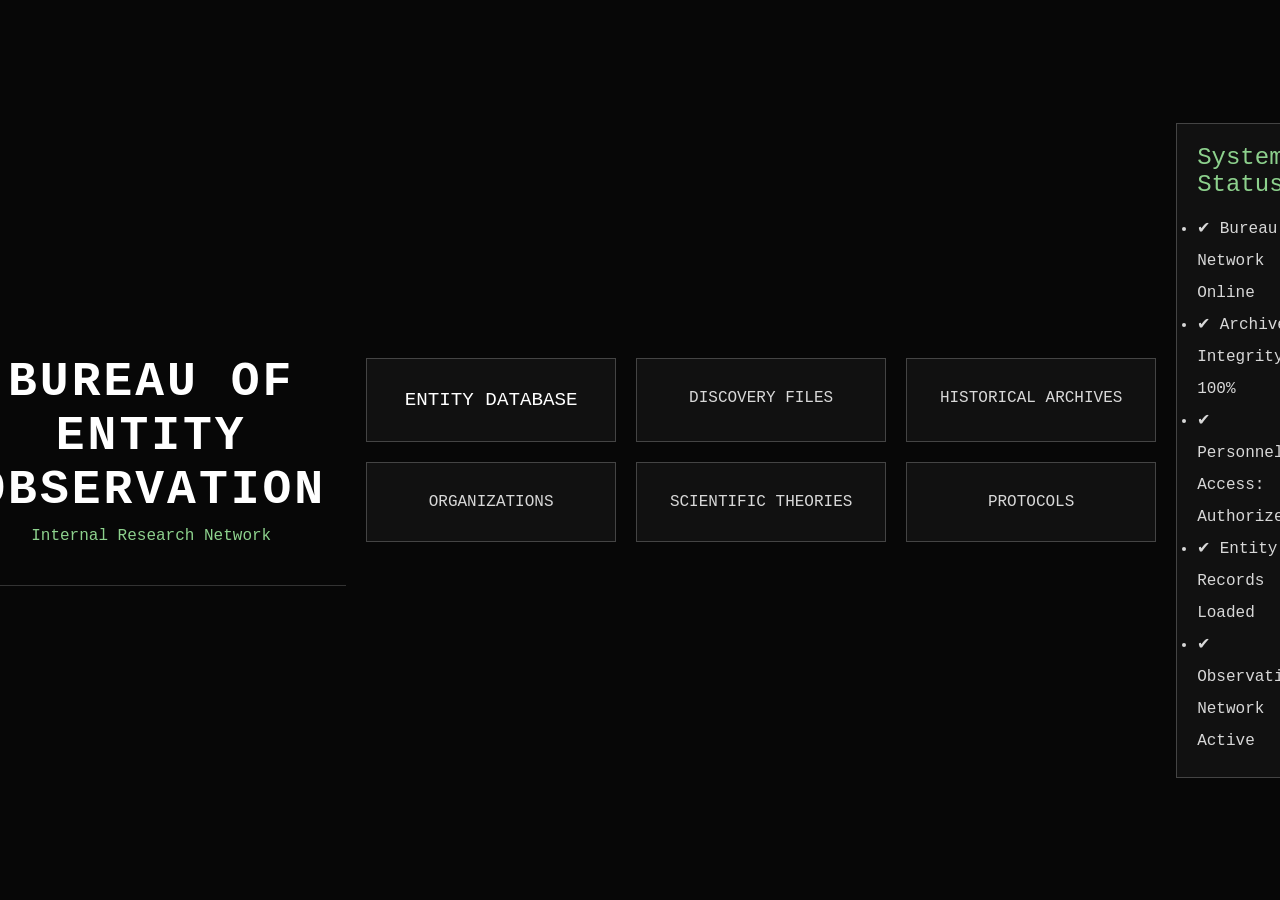
==== archive.html @ a1ca292d "Create archive.html" ====
<!DOCTYPE html>
<html lang="en">
<head>
    <meta charset="UTF-8">
    <meta name="viewport" content="width=device-width, initial-scale=1.0">
    <title>Bureau Dashboard</title>

    <link rel="stylesheet" href="css/style.css">

    <style>

        body{
            background:#070707;
            font-family:Courier New, monospace;
            color:#d8d8d8;
            margin:0;
        }

        .header{
            text-align:center;
            padding:40px 20px;
            border-bottom:1px solid #333;
        }

        .header h1{
            color:white;
            margin-bottom:10px;
            letter-spacing:3px;
        }

        .header p{
            color:#8dd18d;
        }

        .dashboard{

            max-width:900px;
            margin:40px auto;
            display:grid;
            grid-template-columns:repeat(auto-fit,minmax(250px,1fr));
            gap:20px;
            padding:20px;

        }

        .card{

            background:#111;
            border:1px solid #444;
            padding:30px;
            text-align:center;
            transition:.3s;

        }

        .card:hover{

            border-color:#8dd18d;
            box-shadow:0 0 15px rgba(141,209,141,.2);

        }

        .card a{

            text-decoration:none;
            color:white;
            font-size:1.2rem;
            display:block;

        }

        .status{

            max-width:900px;
            margin:40px auto;
            border:1px solid #444;
            padding:20px;
            background:#111;

        }

        .status h2{

            color:#8dd18d;
            margin-bottom:15px;

        }

        ul{

            line-height:2;

        }

    </style>

</head>

<body>

<div class="header">

<h1>BUREAU OF ENTITY OBSERVATION</h1>

<p>Internal Research Network</p>

</div>

<div class="dashboard">

<div class="card">
<a href="entities.html">
ENTITY DATABASE
</a>
</div>

<div class="card">
DISCOVERY FILES
</div>

<div class="card">
HISTORICAL ARCHIVES
</div>

<div class="card">
ORGANIZATIONS
</div>

<div class="card">
SCIENTIFIC THEORIES
</div>

<div class="card">
PROTOCOLS
</div>

</div>

<div class="status">

<h2>System Status</h2>

<ul>

<li>✔ Bureau Network Online</li>

<li>✔ Archive Integrity: 100%</li>

<li>✔ Personnel Access: Authorized</li>

<li>✔ Entity Records Loaded</li>

<li>✔ Observation Network Active</li>

</ul>

</div>

</body>
</html>
---- css/style.css ----
*{
    margin:0;
    padding:0;
    box-sizing:border-box;
}

body{
    background:#070707;
    color:#d8d8d8;
    font-family:Courier New, monospace;
    min-height:100vh;
    display:flex;
    justify-content:center;
    align-items:center;
    overflow:hidden;
}

.background{
    position:fixed;
    width:100%;
    height:100%;
    background:
    linear-gradient(rgba(0,0,0,.85),rgba(0,0,0,.92)),
    repeating-linear-gradient(
        0deg,
        rgba(255,255,255,.02) 0px,
        rgba(255,255,255,.02) 2px,
        transparent 2px,
        transparent 4px
    );
    animation:flicker 6s infinite;
}

.container{
    width:100%;
    display:flex;
    justify-content:center;
    padding:20px;
}

.terminal{
    position:relative;
    z-index:2;
    max-width:700px;
    width:100%;
    text-align:center;
    border:1px solid #3f3f3f;
    background:#111;
    padding:50px 30px;
    box-shadow:0 0 25px rgba(255,255,255,.08);
}

.classified{
    display:inline-block;
    border:1px solid #888;
    color:#ff4d4d;
    padding:8px 14px;
    margin-bottom:35px;
    letter-spacing:2px;
    font-size:.8rem;
}

h1{
    font-size:3rem;
    color:white;
    margin-bottom:10px;
    letter-spacing:3px;
}

h2{
    color:#b5b5b5;
    font-weight:normal;
    margin-bottom:30px;
}

.subtitle{
    color:#8dd18d;
    font-size:1.1rem;
    margin-bottom:40px;
}

.warning{
    border:1px solid #555;
    padding:20px;
    margin-bottom:40px;
    line-height:1.8;
    color:#cccccc;
}

.enter-button{
    display:inline-block;
    padding:16px 36px;
    border:1px solid #8dd18d;
    color:#8dd18d;
    text-decoration:none;
    transition:.3s;
    letter-spacing:2px;
}

.enter-button:hover{
    background:#8dd18d;
    color:black;
}

@keyframes flicker{

0%{opacity:.95;}

50%{opacity:1;}

100%{opacity:.95;}

}

@media(max-width:700px){

h1{
font-size:2rem;
}

.terminal{
padding:35px 20px;
}

.enter-button{
width:100%;
}

}
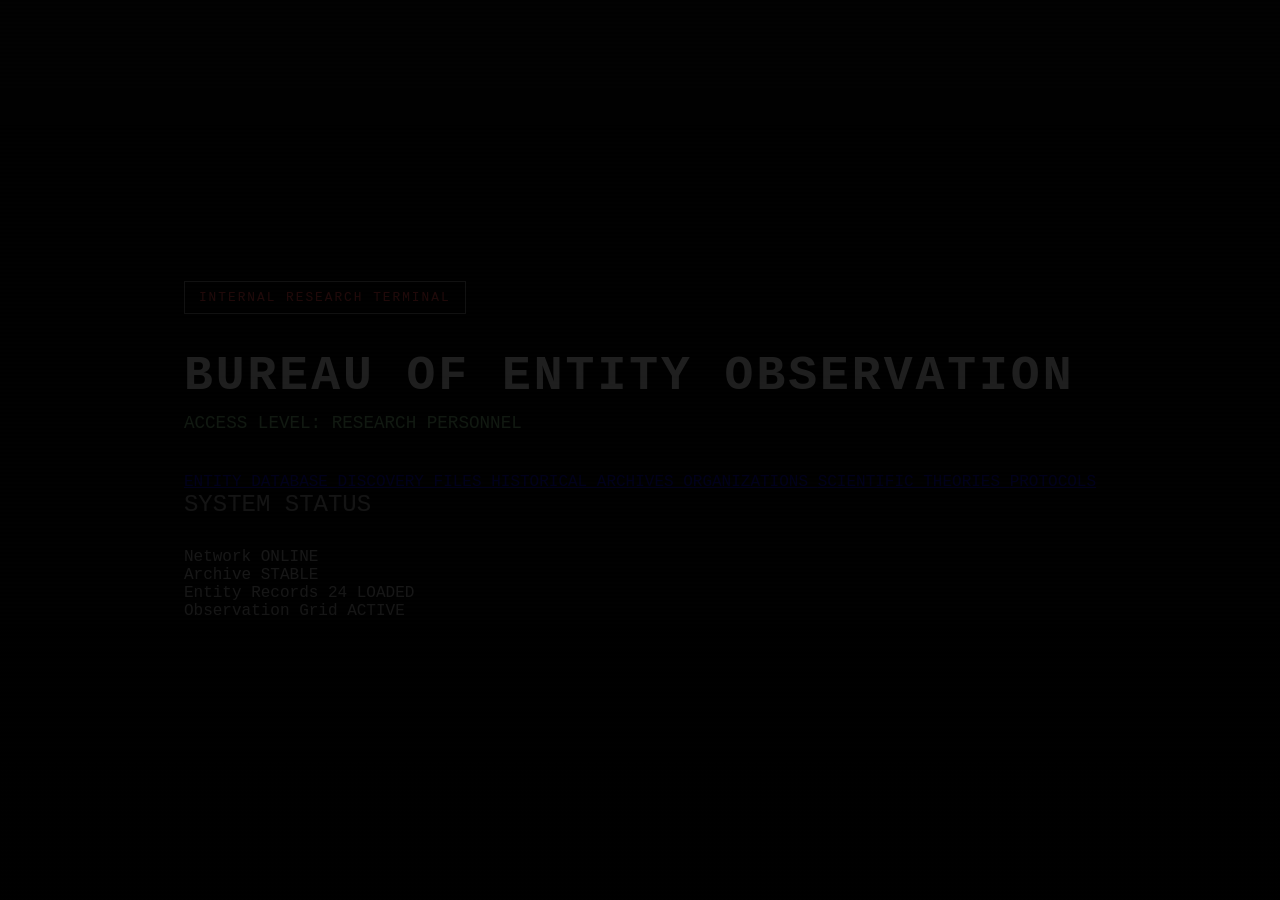
==== commit f79b50ed: "Update archive.html" ====
--- a/archive.html
+++ b/archive.html
@@ -1,158 +1,88 @@
 <!DOCTYPE html>
 <html lang="en">
 <head>
-    <meta charset="UTF-8">
-    <meta name="viewport" content="width=device-width, initial-scale=1.0">
-    <title>Bureau Dashboard</title>
+<meta charset="UTF-8">
+<meta name="viewport" content="width=device-width, initial-scale=1.0">
 
-    <link rel="stylesheet" href="css/style.css">
+<title>BEO Internal Research Network</title>
 
-    <style>
-
-        body{
-            background:#070707;
-            font-family:Courier New, monospace;
-            color:#d8d8d8;
-            margin:0;
-        }
-
-        .header{
-            text-align:center;
-            padding:40px 20px;
-            border-bottom:1px solid #333;
-        }
-
-        .header h1{
-            color:white;
-            margin-bottom:10px;
-            letter-spacing:3px;
-        }
-
-        .header p{
-            color:#8dd18d;
-        }
-
-        .dashboard{
-
-            max-width:900px;
-            margin:40px auto;
-            display:grid;
-            grid-template-columns:repeat(auto-fit,minmax(250px,1fr));
-            gap:20px;
-            padding:20px;
-
-        }
-
-        .card{
-
-            background:#111;
-            border:1px solid #444;
-            padding:30px;
-            text-align:center;
-            transition:.3s;
-
-        }
-
-        .card:hover{
-
-            border-color:#8dd18d;
-            box-shadow:0 0 15px rgba(141,209,141,.2);
-
-        }
-
-        .card a{
-
-            text-decoration:none;
-            color:white;
-            font-size:1.2rem;
-            display:block;
-
-        }
-
-        .status{
-
-            max-width:900px;
-            margin:40px auto;
-            border:1px solid #444;
-            padding:20px;
-            background:#111;
-
-        }
-
-        .status h2{
-
-            color:#8dd18d;
-            margin-bottom:15px;
-
-        }
-
-        ul{
-
-            line-height:2;
-
-        }
-
-    </style>
+<link rel="stylesheet" href="css/style.css">
 
 </head>
 
 <body>
 
-<div class="header">
+<div class="background"></div>
+
+<div class="dashboard">
+
+<header>
+
+<div class="classified">
+INTERNAL RESEARCH TERMINAL
+</div>
 
 <h1>BUREAU OF ENTITY OBSERVATION</h1>
 
-<p>Internal Research Network</p>
+<p class="subtitle">
+ACCESS LEVEL: RESEARCH PERSONNEL
+</p>
 
+</header>
+
+<section class="menu">
+
+<a class="menu-button" href="entities.html">
+ENTITY DATABASE
+</a>
+
+<a class="menu-button" href="#">
+DISCOVERY FILES
+</a>
+
+<a class="menu-button" href="#">
+HISTORICAL ARCHIVES
+</a>
+
+<a class="menu-button" href="#">
+ORGANIZATIONS
+</a>
+
+<a class="menu-button" href="#">
+SCIENTIFIC THEORIES
+</a>
+
+<a class="menu-button" href="#">
+PROTOCOLS
+</a>
+
+</section>
+
+<section class="status-box">
+
+<h2>SYSTEM STATUS</h2>
+
+<div class="status-row">
+<span>Network</span>
+<span class="online">ONLINE</span>
 </div>
 
-<div class="dashboard">
-
-<div class="card">
-<a href="entities.html">
-ENTITY DATABASE
-</a>
+<div class="status-row">
+<span>Archive</span>
+<span class="online">STABLE</span>
 </div>
 
-<div class="card">
-DISCOVERY FILES
+<div class="status-row">
+<span>Entity Records</span>
+<span class="online">24 LOADED</span>
 </div>
 
-<div class="card">
-HISTORICAL ARCHIVES
+<div class="status-row">
+<span>Observation Grid</span>
+<span class="online">ACTIVE</span>
 </div>
 
-<div class="card">
-ORGANIZATIONS
-</div>
-
-<div class="card">
-SCIENTIFIC THEORIES
-</div>
-
-<div class="card">
-PROTOCOLS
-</div>
-
-</div>
-
-<div class="status">
-
-<h2>System Status</h2>
-
-<ul>
-
-<li>✔ Bureau Network Online</li>
-
-<li>✔ Archive Integrity: 100%</li>
-
-<li>✔ Personnel Access: Authorized</li>
-
-<li>✔ Entity Records Loaded</li>
-
-<li>✔ Observation Network Active</li>
-
-</ul>
+</section>
 
 </div>
 
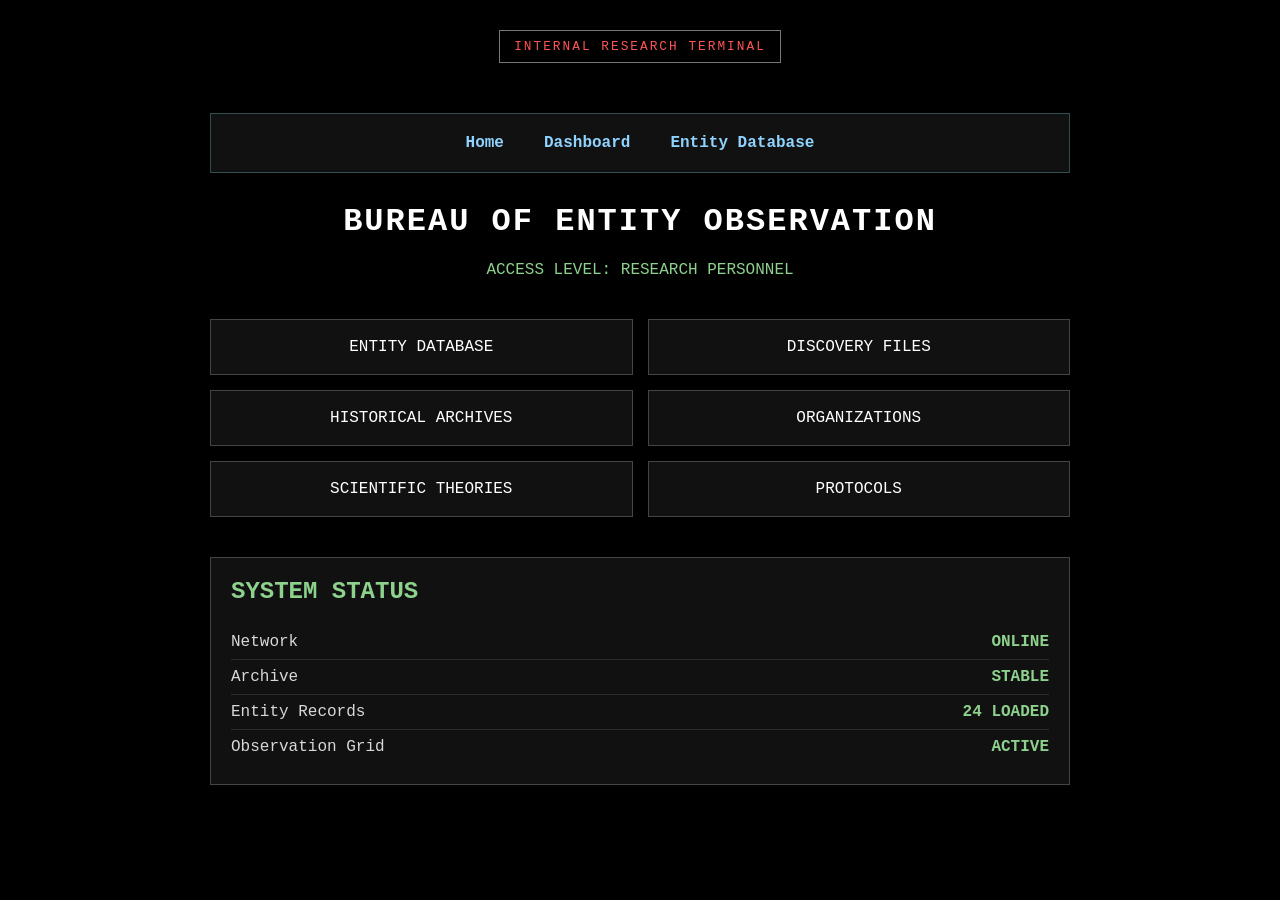
==== commit e39e8501: "Update archive.html" ====
--- a/archive.html
+++ b/archive.html
@@ -16,11 +16,21 @@
 
 <div class="dashboard">
 
-<header>
+ <header>
 
 <div class="classified">
 INTERNAL RESEARCH TERMINAL
 </div>
+
+<nav class="beo-navigation">
+
+<a href="index.html">Home</a>
+
+<a href="archive.html">Dashboard</a>
+
+<a href="entities.html">Entity Database</a>
+
+</nav>
 
 <h1>BUREAU OF ENTITY OBSERVATION</h1>
 
--- a/css/style.css
+++ b/css/style.css
@@ -1,3 +1,5 @@
+/* ===== RESET ===== */
+
 *{
     margin:0;
     padding:0;
@@ -7,100 +9,251 @@
 body{
     background:#070707;
     color:#d8d8d8;
-    font-family:Courier New, monospace;
+    font-family:"Courier New", monospace;
+    min-height:100vh;
+    overflow-x:hidden;
+}
+
+/* ===== BACKGROUND ===== */
+
+.background{
+    position:fixed;
+    inset:0;
+    z-index:-1;
+
+    background:
+        linear-gradient(rgba(0,0,0,.88),rgba(0,0,0,.94)),
+        repeating-linear-gradient(
+            0deg,
+            rgba(255,255,255,.02) 0px,
+            rgba(255,255,255,.02) 2px,
+            transparent 2px,
+            transparent 4px
+        );
+
+    animation:flicker 6s infinite;
+}
+
+/* ===== LANDING PAGE ===== */
+
+.container{
     min-height:100vh;
     display:flex;
     justify-content:center;
     align-items:center;
-    overflow:hidden;
-}
-
-.background{
-    position:fixed;
+    padding:20px;
+}
+
+.terminal{
     width:100%;
-    height:100%;
-    background:
-    linear-gradient(rgba(0,0,0,.85),rgba(0,0,0,.92)),
-    repeating-linear-gradient(
-        0deg,
-        rgba(255,255,255,.02) 0px,
-        rgba(255,255,255,.02) 2px,
-        transparent 2px,
-        transparent 4px
-    );
-    animation:flicker 6s infinite;
-}
-
-.container{
-    width:100%;
+    max-width:700px;
+
+    background:#111;
+
+    border:1px solid #444;
+
+    padding:40px 25px;
+
+    text-align:center;
+
+    box-shadow:0 0 20px rgba(255,255,255,.08);
+}
+
+.classified{
+
+    display:inline-block;
+
+    color:#ff5555;
+
+    border:1px solid #777;
+
+    padding:8px 14px;
+
+    margin-bottom:30px;
+
+    letter-spacing:2px;
+
+    font-size:.8rem;
+
+}
+
+h1{
+
+    color:white;
+
+    margin-bottom:10px;
+
+    letter-spacing:2px;
+
+    line-height:1.2;
+
+}
+
+.subtitle{
+
+    color:#8dd18d;
+
+    margin:20px 0;
+
+}
+
+.warning{
+
+    margin:30px 0;
+
+    border:1px solid #444;
+
+    padding:20px;
+
+    line-height:1.8;
+
+}
+
+.enter-button{
+
+    display:block;
+
+    text-decoration:none;
+
+    color:#8dd18d;
+
+    border:1px solid #8dd18d;
+
+    padding:16px;
+
+    transition:.3s;
+
+}
+
+.enter-button:hover{
+
+    background:#8dd18d;
+
+    color:black;
+
+}
+
+/* ===== DASHBOARD ===== */
+
+.dashboard{
+
+    max-width:900px;
+
+    margin:auto;
+
+    padding:30px 20px 60px;
+
+}
+
+header{
+
+    text-align:center;
+
+    margin-bottom:40px;
+
+}
+
+.menu{
+
     display:flex;
-    justify-content:center;
+
+    flex-direction:column;
+
+    gap:15px;
+
+}
+
+.menu-button{
+
+    display:block;
+
+    text-decoration:none;
+
+    color:white;
+
+    background:#111;
+
+    border:1px solid #444;
+
+    padding:18px;
+
+    text-align:center;
+
+    transition:.3s;
+
+}
+
+.menu-button:hover{
+
+    border-color:#8dd18d;
+
+    color:#8dd18d;
+
+    transform:translateY(-2px);
+
+}
+
+.status-box{
+
+    margin-top:40px;
+
+    border:1px solid #444;
+
+    background:#111;
+
     padding:20px;
-}
-
-.terminal{
-    position:relative;
-    z-index:2;
-    max-width:700px;
-    width:100%;
-    text-align:center;
-    border:1px solid #3f3f3f;
-    background:#111;
-    padding:50px 30px;
-    box-shadow:0 0 25px rgba(255,255,255,.08);
-}
-
-.classified{
-    display:inline-block;
-    border:1px solid #888;
-    color:#ff4d4d;
-    padding:8px 14px;
-    margin-bottom:35px;
-    letter-spacing:2px;
-    font-size:.8rem;
-}
-
-h1{
-    font-size:3rem;
-    color:white;
-    margin-bottom:10px;
-    letter-spacing:3px;
-}
-
-h2{
-    color:#b5b5b5;
-    font-weight:normal;
-    margin-bottom:30px;
-}
-
-.subtitle{
-    color:#8dd18d;
-    font-size:1.1rem;
-    margin-bottom:40px;
-}
-
-.warning{
-    border:1px solid #555;
-    padding:20px;
-    margin-bottom:40px;
-    line-height:1.8;
-    color:#cccccc;
-}
-
-.enter-button{
-    display:inline-block;
-    padding:16px 36px;
-    border:1px solid #8dd18d;
-    color:#8dd18d;
-    text-decoration:none;
-    transition:.3s;
-    letter-spacing:2px;
-}
-
-.enter-button:hover{
-    background:#8dd18d;
-    color:black;
-}
+
+}
+
+.status-box h2{
+
+    color:#8dd18d;
+
+    margin-bottom:20px;
+
+}
+
+.status-row{
+
+    display:flex;
+
+    justify-content:space-between;
+
+    padding:8px 0;
+
+    border-bottom:1px solid #2d2d2d;
+
+}
+
+.status-row:last-child{
+
+    border-bottom:none;
+
+}
+
+.online{
+
+    color:#8dd18d;
+
+    font-weight:bold;
+
+}
+
+/* ===== DESKTOP ===== */
+
+@media(min-width:800px){
+
+.menu{
+
+grid-template-columns:1fr 1fr;
+
+display:grid;
+
+}
+
+}
+
+/* ===== ANIMATION ===== */
 
 @keyframes flicker{
 
@@ -111,19 +264,30 @@
 100%{opacity:.95;}
 
 }
-
-@media(max-width:700px){
-
-h1{
-font-size:2rem;
-}
-
-.terminal{
-padding:35px 20px;
-}
-
-.enter-button{
-width:100%;
-}
-
-}
+/* ===========================
+   BEO Global Navigation
+=========================== */
+
+.beo-navigation {
+    display: flex;
+    justify-content: center;
+    flex-wrap: wrap;
+    gap: 12px;
+    margin: 20px 0 30px;
+    padding: 12px;
+    border: 1px solid #2f4f4f;
+    background: rgba(20, 20, 20, 0.85);
+}
+
+.beo-navigation a {
+    color: #8fd3ff;
+    text-decoration: none;
+    font-weight: bold;
+    padding: 8px 14px;
+    border-radius: 4px;
+    transition: background 0.2s ease;
+}
+
+.beo-navigation a:hover {
+    background: rgba(143, 211, 255, 0.15);
+}
